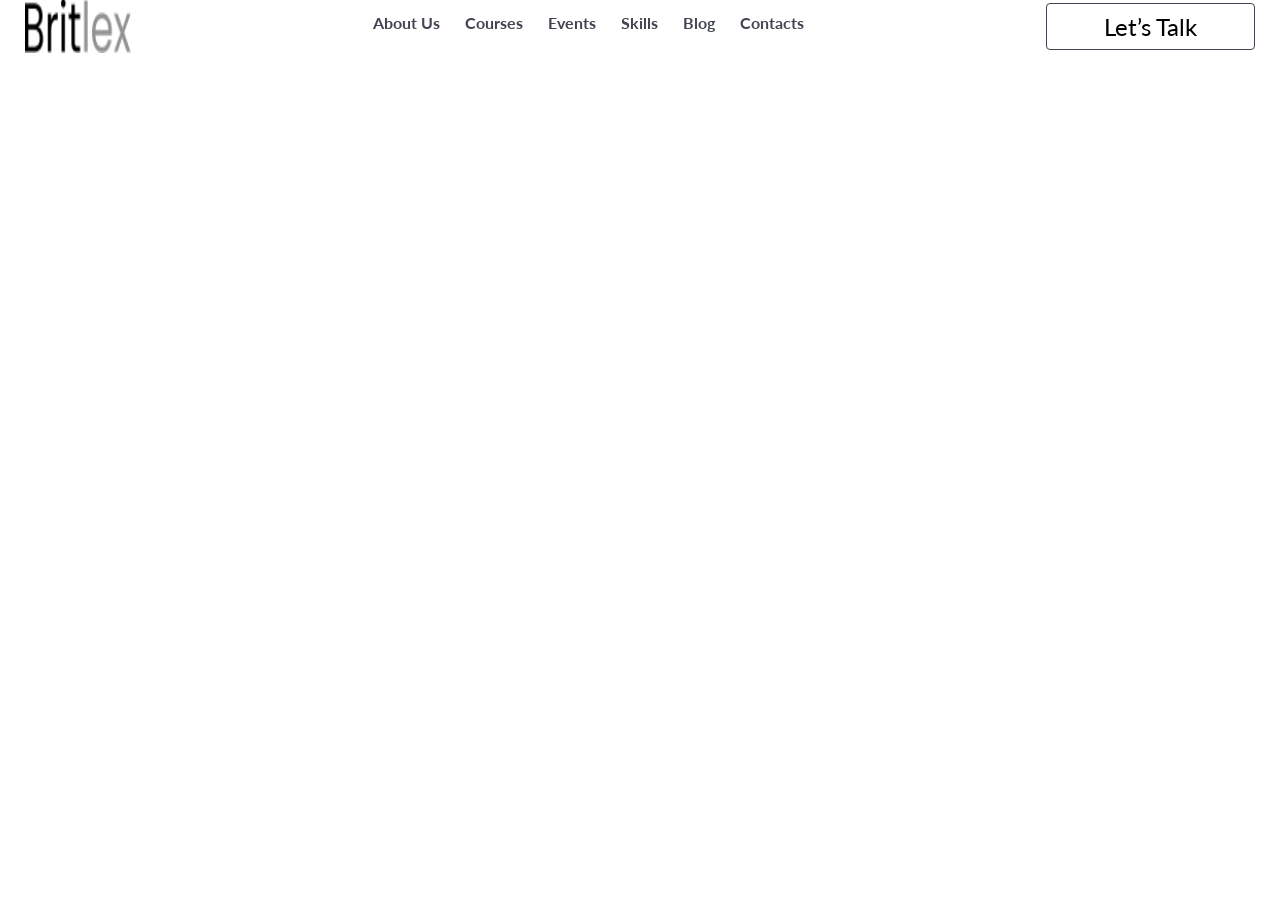
==== skills.html @ 9bdadfc2 "eight commit" ====
<!doctype html>
<html lang="en">
  <head>
    <meta charset="UTF-8" />
    <meta name="viewport" content="width=device-width, initial-scale=1.0" />
    <title>Онлайн школа языков</title>
    <link rel="stylesheet" href="./skills.css" />
    <link rel="icon" href="./icon.png" />
  </head>
  <body>
    <div class="head">
      <img src="./Britlex.png" alt="logo" class="logo" />

      <div class="sslki">
        <a href="">About Us</a>
        <a href="./index.html">Courses</a>
        <a href="">Events</a>
        <a href="./skills.html">Skills</a>
        <a href="">Blog</a>
        <a href="">Contacts</a>
      </div>

      <div class="knopki">
        <span class="get">Let’s Talk</span>
      </div>
    </div>
  </body>
</html>
---- skills.css ----
@import url("https://fonts.googleapis.com/css2?family=Lato:ital,wght@0,100;0,300;0,400;0,700;0,900;1,100;1,300;1,400;1,700;1,900&family=Poppins:ital,wght@0,100;0,200;0,300;0,400;0,500;0,600;0,700;0,800;0,900;1,100;1,200;1,300;1,400;1,500;1,600;1,700;1,800;1,900&display=swap");
* {
  margin: 0px;
  font-family: "Lato", sans-serif;
}
.logo {
  width: 106px;
  height: 54px;
}
.head {
  width: 1230px;
  height: 52px;
  margin-top: 70px;
  margin: auto;
  display: flex;
  justify-content: space-between;
  align-items: center;
  align-content: center;
}
a {
  text-decoration: none;
  color: #424551;
  font-weight: 700;
  font-size: 16px;
}
.sslki {
  width: 432px;
  height: 26px;
  display: flex;
  justify-content: space-between;
}
.get {
  font-size: 24px;
  font-weight: 400;
  padding: 8px 57px;
  border-radius: 4px;
  border: 1px solid #424551;
}
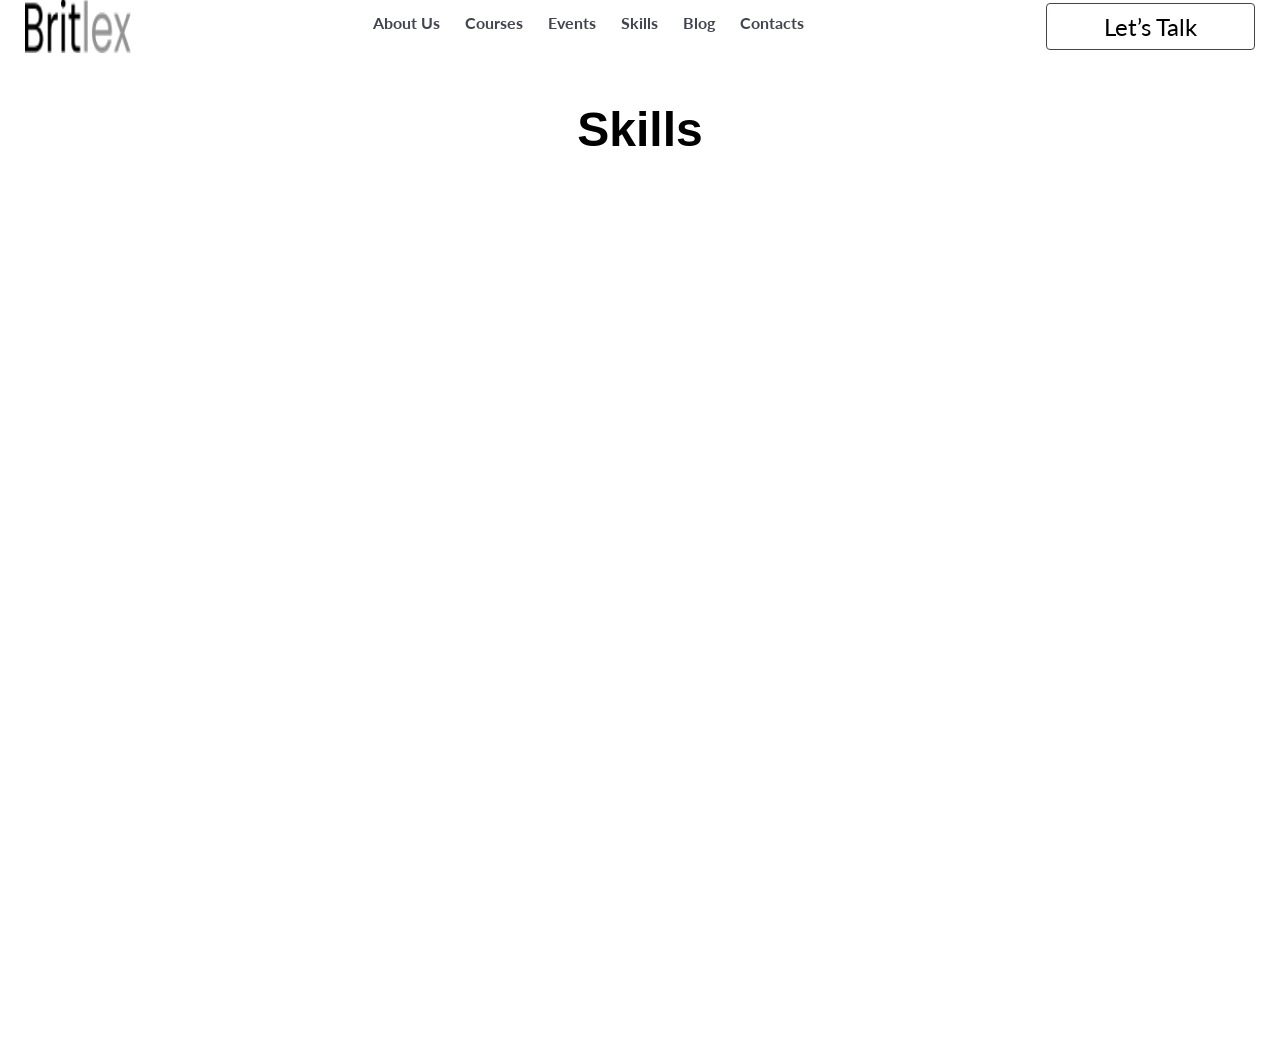
==== commit e30a38ba: "nines commit" ====
--- a/skills.html
+++ b/skills.html
@@ -24,5 +24,9 @@
         <span class="get">Let’s Talk</span>
       </div>
     </div>
+
+    <h1>Skills</h1>
+
+    <div class="skills"></div>
   </body>
 </html>
--- a/skills.css
+++ b/skills.css
@@ -36,3 +36,14 @@
   border-radius: 4px;
   border: 1px solid #424551;
 }
+h1 {
+  font-size: 48px;
+  margin-top: 50px;
+  font-weight: 600;
+  text-align: center;
+}
+.skills {
+  width: 1215px;
+  height: 844px;
+  padding: 50px 25px 0px;
+}
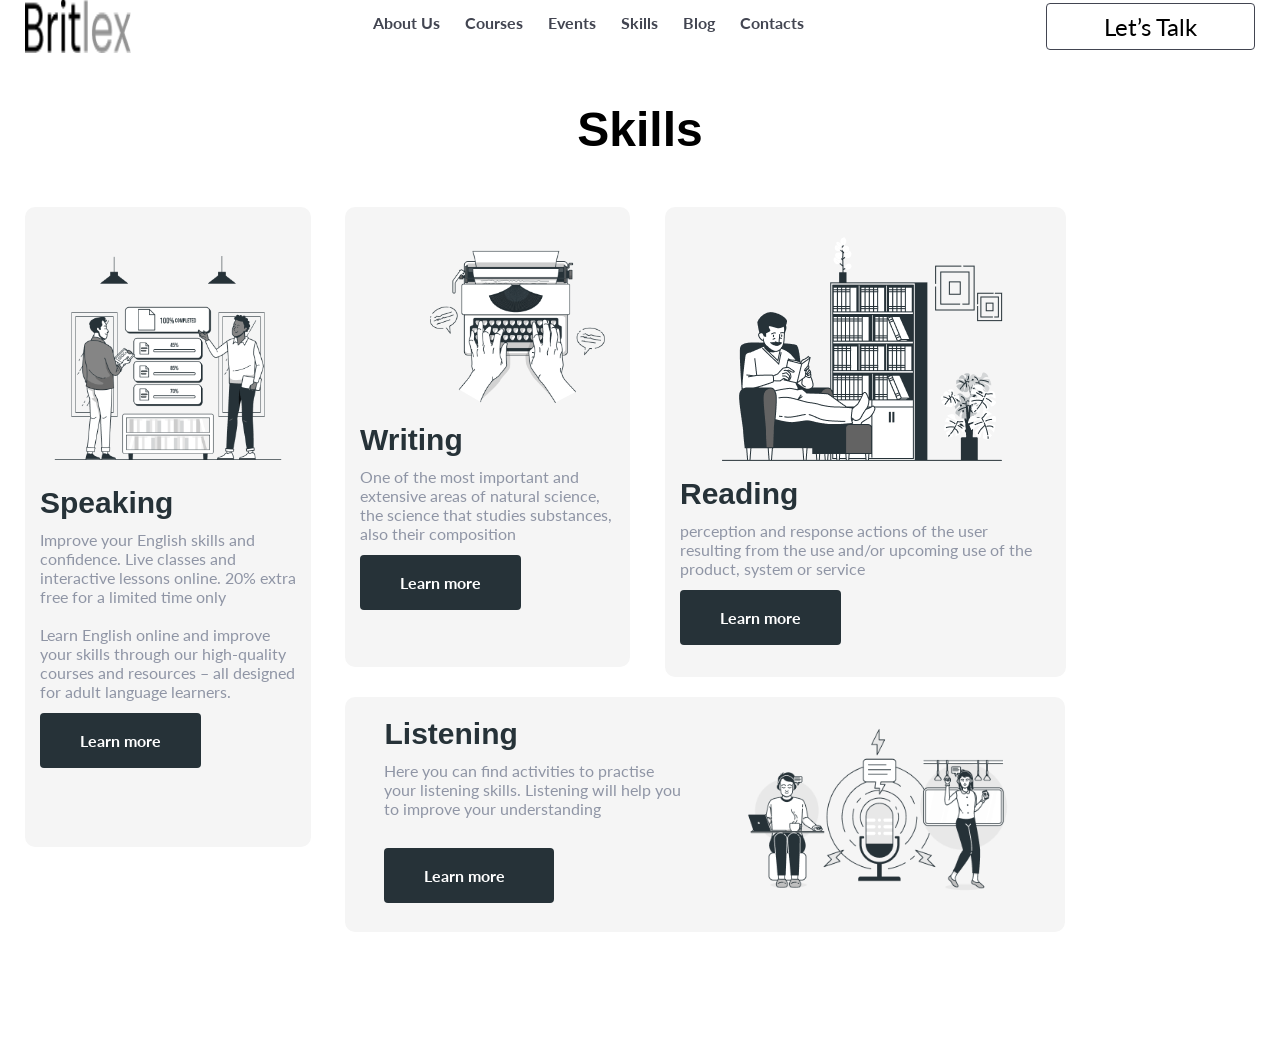
==== commit 4163d236: "tens commit" ====
--- a/skills.html
+++ b/skills.html
@@ -27,6 +27,58 @@
 
     <h1>Skills</h1>
 
-    <div class="skills"></div>
+    <div class="skills">
+      <div class="speaking">
+        <img src="./Shared goals-bro 1.png" alt="Shared" class="shared" />
+
+        <span class="zvanie">Speaking</span>
+        <p class="poppins">
+          Improve your English skills and confidence. Live classes and
+          interactive lessons online. 20% extra free for a limited time only
+          <br />
+          <br />
+          Learn English online and improve your skills through our high-quality
+          courses and resources – all designed for adult language learners.
+        </p>
+        <span class="learn">Learn more</span>
+      </div>
+
+      <div class="writing">
+        <img src="./Typewriter-bro 1.png" alt="" class="writer" />
+
+        <span class="zvanie">Writing</span>
+        <p class="poppins">
+          One of the most important and extensive areas of natural science, the
+          science that studies substances, also their composition
+        </p>
+
+        <span class="learn">Learn more</span>
+      </div>
+
+      <div class="reading">
+        <img src="./House bookshelves-bro 1.png" alt="" class="read" />
+
+        <span class="zvanie">Reading</span>
+        <p class="poppins">
+          perception and response actions of the user resulting from the use
+          and/or upcoming use of the product, system or service
+        </p>
+
+        <span class="learn">Learn more</span>
+      </div>
+
+      <div class="listening">
+        <div class="textik">
+          <span class="zvanie">Listening</span>
+          <p class="poppins">
+            Here you can find activities to practise your listening skills.
+            Listening will help you to improve your understanding
+          </p>
+          <span class="learn">Learn more</span>
+        </div>
+
+        <img src="./Podcast audience-bro 1.png" alt="" class="product">
+      </div>
+    </div>
   </body>
 </html>
--- a/skills.css
+++ b/skills.css
@@ -47,3 +47,77 @@
   height: 844px;
   padding: 50px 25px 0px;
 }
+.speaking {
+  width: 256px;
+  height: 600px;
+  background-color: #f5f5f5;
+  border-radius: 10px;
+  padding: 20px 15px;
+}
+.shared {
+  width: 256px;
+  height: 256px;
+}
+.zvanie {
+  font-size: 30px;
+  font-weight: 600;
+  color: #263238;
+}
+.poppins {
+  font-size: 16px;
+  font-weight: 400;
+  color: #8f95a5;
+  margin-top: 10px;
+  margin-bottom: 30px;
+}
+.learn {
+  width: 90px;
+  font-size: 16px;
+  font-weight: 700;
+  color: #ffffff;
+  padding: 18px 40px;
+  background-color: #263238;
+  border-radius: 4px;
+}
+.writing {
+  width: 255px;
+  height: 420px;
+  background-color: #f5f5f5;
+  border-radius: 10px;
+  padding: 20px 15px;
+  margin-left: 320px;
+  margin-top: -640px;
+}
+.writer {
+  width: 193px;
+  height: 193px;
+  margin-left: 60px;
+}
+.reading {
+  width: 371px;
+  height: 430px;
+  margin-left: 640px;
+  margin-top: 10px;
+  margin-top: -460px;
+  background-color: #f5f5f5;
+  border-radius: 10px;
+  padding: 20px 15px;
+}
+.listening {
+  width: 690px;
+  height: 195px;
+  background-color: #f5f5f5;
+  border-radius: 10px;
+  padding: 20px 15px;
+  margin-top: 20px;
+  margin-left: 320px;
+  display: flex;
+  justify-content: space-around;
+}
+.textik {
+  width: 300px;
+  height: 195px;
+  display: flex;
+  flex-direction: column;
+  align-content: space-between;
+}
